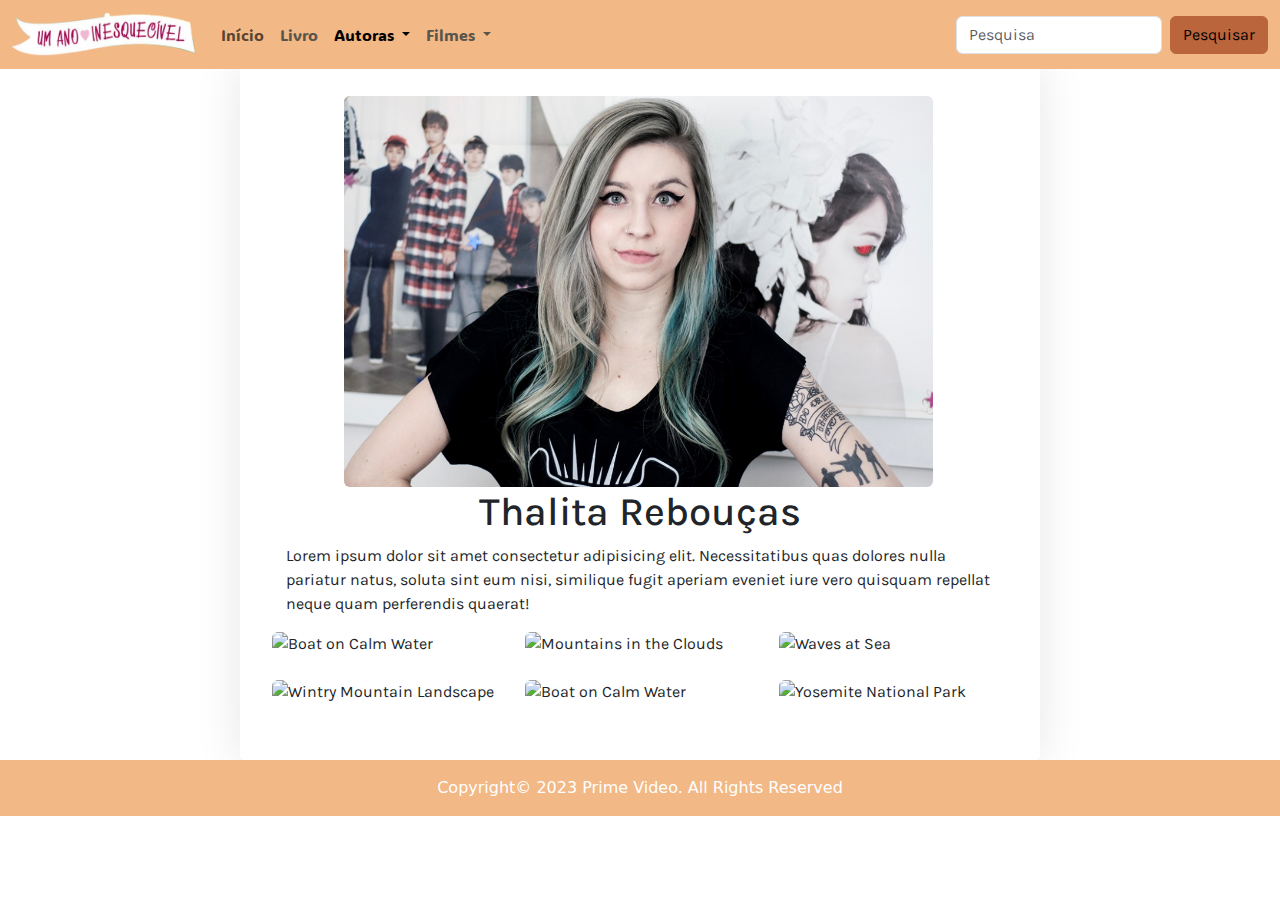
==== babi.html @ 540d66b2 "Add files via upload" ====
<!doctype html>
<html lang="pt-br">
  <head>
    <meta charset="utf-8">
    <meta name="viewport" content="width=device-width, initial-scale=1">
    <link rel="stylesheet" href="css\bootstrap-grid.css">
    <link rel="stylesheet" href="css\bootstrap.css">
    <link rel="stylesheet" href="css/style.css">
    <link rel="shortcut icon" href="img/favicon.ico" type="image/x-icon">
    <link href="https://fonts.googleapis.com/css2?family=Bebas+Neue&display=swap" rel="stylesheet">
	  <link href="https://fonts.googleapis.com/css2?family=Karla:wght@200&display=swap" rel="stylesheet">
    <link href="https://fonts.googleapis.com/css2?family=ADLaM+Display&display=swap" rel="stylesheet">
    <title>Um Ano Inesquecível</title>
  </head>
  <body>
    <header class="fixed-top">
        <nav class="navbar navbar-expand-lg" style="background-color: #F2B885;">
          <div class="container-fluid">
            <a class="navbar-brand" href="index.html">
              <img src="img/logo1__1_-removebg-preview.png" alt="logo" width="185" height="43" >
            </a>
    <button class="navbar-toggler" type="button" data-bs-toggle="collapse" data-bs-target="#navbarSupportedContent" aria-controls="navbarSupportedContent" aria-expanded="false" aria-label="Toggle navigation">
      <span class="navbar-toggler-icon"></span>
    </button>
    <div class="collapse navbar-collapse" id="navbarSupportedContent">
      <ul class="navbar-nav me-auto mb-2 mb-lg-0">
        <li class="nav-item">
          <a class="nav-link font3" aria-current="page" href="index.html">Início</a>
        </li>
        <li class="nav-item font3">
          <a class="nav-link dropitem" href="#">Livro</a>
        </li>
        <li class="nav-item dropdown font3">
          <a class="nav-link dropdown-toggle active font3 dropitem" href="#" role="button" data-bs-toggle="dropdown" aria-expanded="false">
            Autoras
          </a>
          <ul class="dropdown-menu dropstyle" style="background-color: pink;">
            <li><a class="dropdown-item font1 dropstyle" style="background-color: pink;" href="thalita.html">Thalita Rebouças</a></li>
            <li><hr class="dropdown-divider divider"></li>
            <li><a class="dropdown-item font1 dropstyle" style="background-color: pink;" href="paula.html">Paula Pimenta</a></li>
            <li><hr class="dropdown-divider divider"></li>
            <li><a class="dropdown-item font1 dropstyle" style="background-color: pink;" href="babi.html">Babi Dewet</a></li>
            <li><hr class="dropdown-divider divider"></li>
            <li><a class="dropdown-item font1 dropstyle" style="background-color: pink;" href="bruna.html">Bruna Vieira</a></li>
          </ul>
        </li>
        <li class="nav-item dropdown font3">
          <a class="nav-link dropdown-toggle font3 dropitem" href="#" role="button" data-bs-toggle="dropdown" aria-expanded="false">
            Filmes
          </a>
          <ul class="dropdown-menu dropstyle">
            <li><a class="dropdown-item font1 dropstyle" href="verao.html">Verão</a></li>
            <li><hr class="dropdown-divider divider"></li>
            <li><a class="dropdown-item font1 dropstyle" href="inverno.html">Inverno</a></li>
            <li><hr class="dropdown-divider divider"></li>
            <li><a class="dropdown-item font1 dropstyle" href="outono.html">Outono</a></li>
            <li><hr class="dropdown-divider divider"></li>
            <li><a class="dropdown-item font1 dropstyle" href="primavera.html">Primavera</a></li>
          </ul>
        </li>
      </ul>
      <form class="d-flex" role="search">
        <input class="form-control me-2 font1" type="search" placeholder="Pesquisa" aria-label="Pesquisa">
        <button class="btn btn-outline-success butpesq"  type="submit">Pesquisar</button>
      </form>
    </div>
  </div>
</nav>
    </header>

    <div class="container80 margint font1">
      <figure class="figure imgbn3">
        <img src="img/babipg.jpg" class="figure-img img-fluid rounded" alt="..." width="600em">
      </figure>

      <div>
        <h1 style="text-align: center;">Thalita Rebouças</h1>
        <p class="text1" style="margin-left: -1em;">Lorem ipsum dolor sit amet consectetur adipisicing elit. Necessitatibus quas dolores nulla pariatur natus, soluta sint eum nisi, similique fugit aperiam eveniet iure vero quisquam repellat neque quam perferendis quaerat!</p>
      </div>
    </section>
    <section>
      <!-- Gallery -->
<div class="row">
  <div class="col-lg-4 col-md-12 mb-4 mb-lg-0">
    <img
      src="https://mdbcdn.b-cdn.net/img/Photos/Horizontal/Nature/4-col/img%20(73).webp"
      class="w-100 shadow-1-strong rounded mb-4"
      alt="Boat on Calm Water"
    />

    <img
      src="https://mdbcdn.b-cdn.net/img/Photos/Vertical/mountain1.webp"
      class="w-100 shadow-1-strong rounded mb-4"
      alt="Wintry Mountain Landscape"
    />
  </div>

  <div class="col-lg-4 mb-4 mb-lg-0">
    <img
      src="https://mdbcdn.b-cdn.net/img/Photos/Vertical/mountain2.webp"
      class="w-100 shadow-1-strong rounded mb-4"
      alt="Mountains in the Clouds"
    />

    <img
      src="https://mdbcdn.b-cdn.net/img/Photos/Horizontal/Nature/4-col/img%20(73).webp"
      class="w-100 shadow-1-strong rounded mb-4"
      alt="Boat on Calm Water"
    />
  </div>

  <div class="col-lg-4 mb-4 mb-lg-0">
    <img
      src="https://mdbcdn.b-cdn.net/img/Photos/Horizontal/Nature/4-col/img%20(18).webp"
      class="w-100 shadow-1-strong rounded mb-4"
      alt="Waves at Sea"
    />

    <img
      src="https://mdbcdn.b-cdn.net/img/Photos/Vertical/mountain3.webp"
      class="w-100 shadow-1-strong rounded mb-4"
      alt="Yosemite National Park"
    />
  </div>
</div>
<!-- Gallery -->
    </section>

    </div>

    <script src="js\bootstrap.bundle.js"></script>
    <footer class="bg-dark text-center text-white">
    </div>
    <div class="text-center p-3" style="background-color: #F2B885;">
      Copyright© 2023 Prime Video. All Rights Reserved
    </div>
  </footer>
    </body>
  </html>
---- css/style.css ----
html{
    scroll-behavior: smooth;
}

.dir{
    float: right;
}
.divider{
    background-color: #000;
}

.butpesq{
    background-color: #BA653B;
    border-color: #BA653B;
    color: black;
    font-family: 'Karla', sans-serif;
}
.butpesq:hover{
    background-color: #653F2A;
    border-color: #653F2A;
    color: #000;
    font-family: 'Karla', sans-serif;
    transition: all 0.3s ease;
}

.font1{
    font-family: 'Karla', sans-serif;
}

.font2{
    font-family: 'Bebas Neue';
}

.font3{
    font-family: 'ADLaM Display', cursive;
}

.dropstyle{
    background-color: pink;
    border-color: #000    ;
}

.dropstyle:hover{
    background-color: pink;
    border-color: #000;
    color: white;
    transition: all 0.3s ease;
}

.dropitem{
    color: #59554C;
}

.dropitem:hover{
    color: white;
    transition: all 0.3s ease;
}

.container80{
    max-width: 800px;
    margin: 0 auto;
    padding: 2rem;
    background-color: white;
    box-shadow: 0px 0px 3rem rgba(0, 0, 0, 0.1);
    border-radius: 5px;
    margin-top: 20px;
    align-items: center;
    justify-content: center
}

.margint{
    margin-top: 4em;
}

@media screen and (min-width: 580px) {
    .imgbn{
        max-width: 80%;
        max-height:15%;
        float: left;
        margin-bottom: -1%;
        margin-right: 2%;
}

.imgbn2{
    max-width: 80%;
    max-height:15%;
    float: left;
    margin-bottom: -1%;
    margin-right: 2%;
    margin-left: 11em;
}

.imgbn3{
    max-width: 80%;
    max-height:15%;
    margin-bottom: -1%;
    margin-right: 2%;
    margin-left: 4.5em;
}

.p2{
    margin-top: -2%;
}

.text1 {
    padding-left: 30px;
    margin-left: 10%;
  }

  .col-6card {
    width: 20%;
    margin: 1em;
}


}

@media screen and (max-width: 579px){
    .imgbn2{
        width: 80%;
        margin-left: 1em;
        margin-top: 1em;
    }
}

.rowcard{
    display: flex;
    flex-flow: row wrap;
    text-align: center;
}
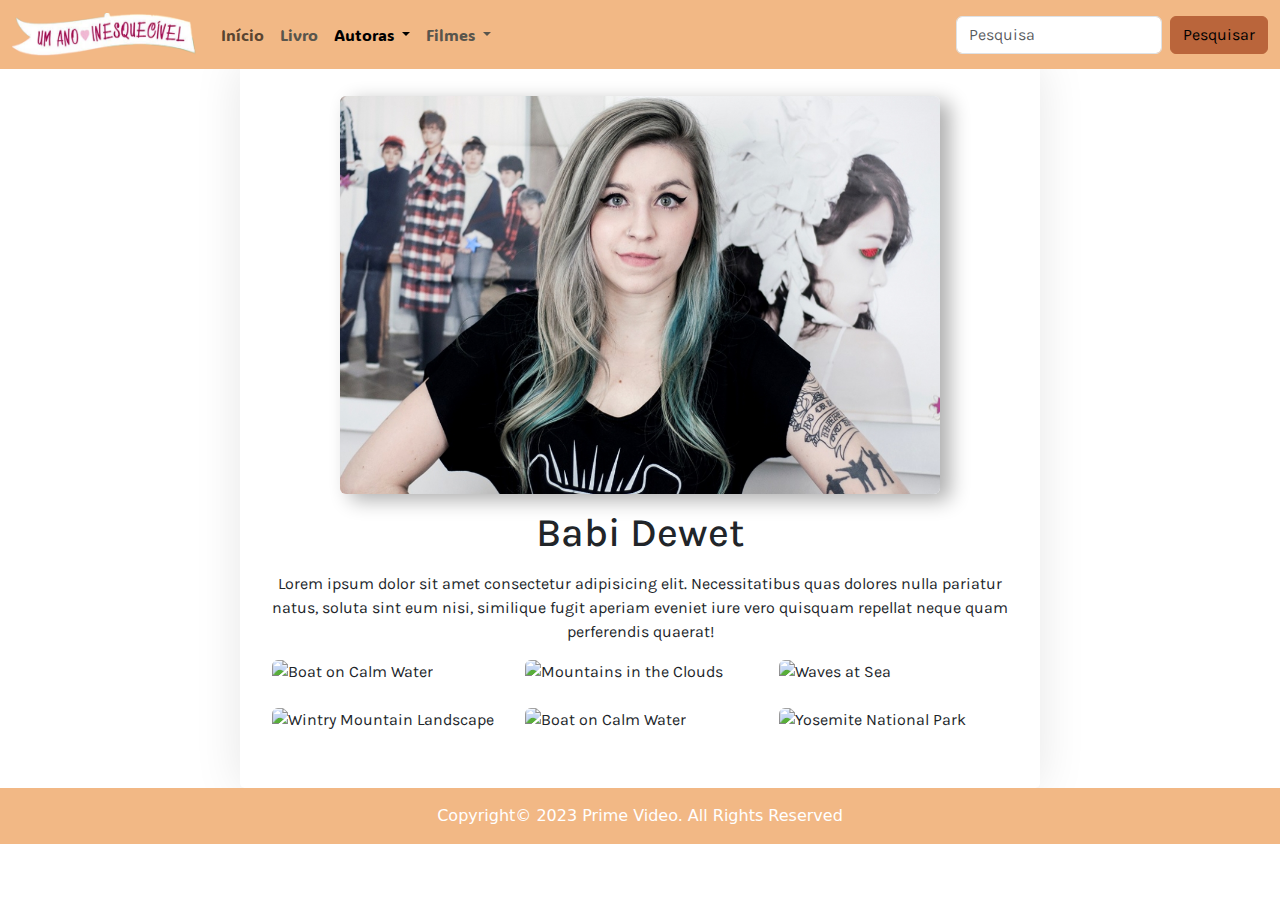
==== commit 1c900f19: "gallery" ====
--- a/babi.html
+++ b/babi.html
@@ -6,7 +6,7 @@
     <link rel="stylesheet" href="css\bootstrap-grid.css">
     <link rel="stylesheet" href="css\bootstrap.css">
     <link rel="stylesheet" href="css/style.css">
-    <link rel="shortcut icon" href="img/favicon.ico" type="image/x-icon">
+    <link rel="shortcut icon" href="img/logo/favicon.ico" type="image/x-icon">
     <link href="https://fonts.googleapis.com/css2?family=Bebas+Neue&display=swap" rel="stylesheet">
 	  <link href="https://fonts.googleapis.com/css2?family=Karla:wght@200&display=swap" rel="stylesheet">
     <link href="https://fonts.googleapis.com/css2?family=ADLaM+Display&display=swap" rel="stylesheet">
@@ -17,7 +17,7 @@
         <nav class="navbar navbar-expand-lg" style="background-color: #F2B885;">
           <div class="container-fluid">
             <a class="navbar-brand" href="index.html">
-              <img src="img/logo1__1_-removebg-preview.png" alt="logo" width="185" height="43" >
+              <img src="img/logo/logo1__1_-removebg-preview.png" alt="logo" width="185" height="43" >
             </a>
     <button class="navbar-toggler" type="button" data-bs-toggle="collapse" data-bs-target="#navbarSupportedContent" aria-controls="navbarSupportedContent" aria-expanded="false" aria-label="Toggle navigation">
       <span class="navbar-toggler-icon"></span>
@@ -69,13 +69,13 @@
     </header>
 
     <div class="container80 margint font1">
-      <figure class="figure imgbn3">
-        <img src="img/babipg.jpg" class="figure-img img-fluid rounded" alt="..." width="600em">
-      </figure>
+    <section>
+        <img src="img/babi/babipg.jpg" class="rounded mx-auto d-block imgshadow" alt="..." width="600em">
 
-      <div>
-        <h1 style="text-align: center;">Thalita Rebouças</h1>
-        <p class="text1" style="margin-left: -1em;">Lorem ipsum dolor sit amet consectetur adipisicing elit. Necessitatibus quas dolores nulla pariatur natus, soluta sint eum nisi, similique fugit aperiam eveniet iure vero quisquam repellat neque quam perferendis quaerat!</p>
+
+      <div class="text-center">
+        <h1>Babi Dewet</h1>
+        <p>Lorem ipsum dolor sit amet consectetur adipisicing elit. Necessitatibus quas dolores nulla pariatur natus, soluta sint eum nisi, similique fugit aperiam eveniet iure vero quisquam repellat neque quam perferendis quaerat!</p>
       </div>
     </section>
     <section>
--- a/css/style.css
+++ b/css/style.css
@@ -18,7 +18,7 @@
 .butpesq:hover{
     background-color: #653F2A;
     border-color: #653F2A;
-    color: #000;
+    color: whitesmoke;
     font-family: 'Karla', sans-serif;
     transition: all 0.3s ease;
 }
@@ -72,23 +72,34 @@
     margin-top: 4em;
 }
 
-@media screen and (min-width: 580px) {
-    .imgbn{
-        max-width: 80%;
-        max-height:15%;
-        float: left;
-        margin-bottom: -1%;
-        margin-right: 2%;
+.imgshadow {
+    box-shadow: 10px 6px 20px 0px rgba(0,0,0,0.32);
 }
 
-.imgbn2{
-    max-width: 80%;
-    max-height:15%;
-    float: left;
-    margin-bottom: -1%;
-    margin-right: 2%;
-    margin-left: 11em;
+#book, #cards, #livros {
+    margin-top: 3%;
+    margin-bottom: 3%;
 }
+
+h1{
+    margin-top: 2%;
+    margin-bottom: 2%;
+}
+
+.rowcard{
+    display: flex;
+    flex-flow: row wrap;
+    text-align: center;
+}
+
+.banners :hover{
+    margin-top: 5%;
+    opacity: 0.9;
+    transition: 0.3s;
+}
+
+@media screen and (min-width: 580px) {
+
 
 .imgbn3{
     max-width: 80%;
@@ -102,11 +113,6 @@
     margin-top: -2%;
 }
 
-.text1 {
-    padding-left: 30px;
-    margin-left: 10%;
-  }
-
   .col-6card {
     width: 20%;
     margin: 1em;
@@ -115,17 +121,4 @@
 
 }
 
-@media screen and (max-width: 579px){
-    .imgbn2{
-        width: 80%;
-        margin-left: 1em;
-        margin-top: 1em;
-    }
-}
 
-.rowcard{
-    display: flex;
-    flex-flow: row wrap;
-    text-align: center;
-}
-
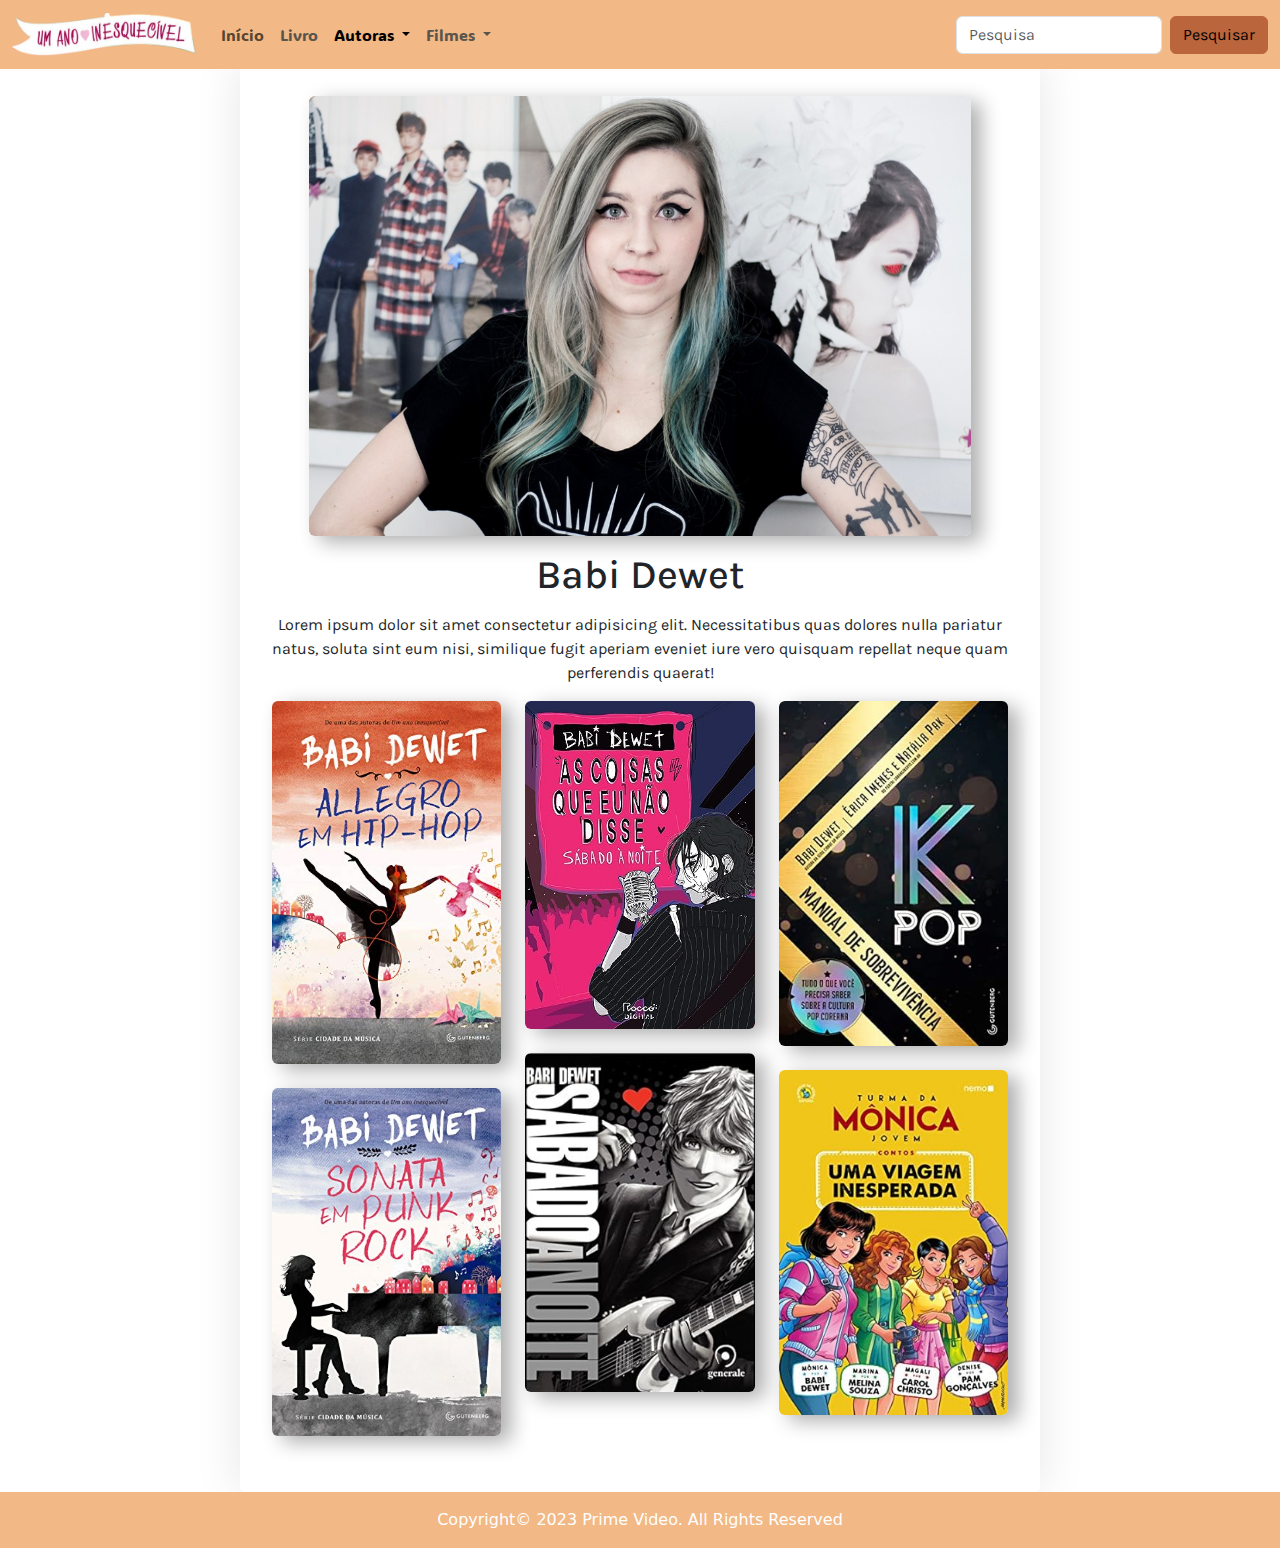
==== commit 55b07978: "autoras" ====
--- a/babi.html
+++ b/babi.html
@@ -70,7 +70,7 @@
 
     <div class="container80 margint font1">
     <section>
-        <img src="img/babi/babipg.jpg" class="rounded mx-auto d-block imgshadow" alt="..." width="600em">
+        <img src="img/babi/babipg.jpg" class="rounded mx-auto d-block imgshadow" alt="..." width="90%">
 
 
       <div class="text-center">
@@ -83,42 +83,42 @@
 <div class="row">
   <div class="col-lg-4 col-md-12 mb-4 mb-lg-0">
     <img
-      src="https://mdbcdn.b-cdn.net/img/Photos/Horizontal/Nature/4-col/img%20(73).webp"
-      class="w-100 shadow-1-strong rounded mb-4"
+      src="img/babi/hiphop.jpg"
+      class="w-100 shadow-1-strong rounded mb-4 imgshadow"
       alt="Boat on Calm Water"
     />
 
     <img
-      src="https://mdbcdn.b-cdn.net/img/Photos/Vertical/mountain1.webp"
-      class="w-100 shadow-1-strong rounded mb-4"
+      src="img/babi/puckrock.jpg"
+      class="w-100 shadow-1-strong rounded mb-4 imgshadow"
       alt="Wintry Mountain Landscape"
     />
   </div>
 
   <div class="col-lg-4 mb-4 mb-lg-0">
     <img
-      src="https://mdbcdn.b-cdn.net/img/Photos/Vertical/mountain2.webp"
-      class="w-100 shadow-1-strong rounded mb-4"
+      src="img/babi/queeunndisse.jpg"
+      class="w-100 shadow-1-strong rounded mb-4 imgshadow"
       alt="Mountains in the Clouds"
     />
 
     <img
-      src="https://mdbcdn.b-cdn.net/img/Photos/Horizontal/Nature/4-col/img%20(73).webp"
-      class="w-100 shadow-1-strong rounded mb-4"
+      src="img/babi/sabadoanoite.jpg"
+      class="w-100 shadow-1-strong rounded mb-4 imgshadow"
       alt="Boat on Calm Water"
     />
   </div>
 
   <div class="col-lg-4 mb-4 mb-lg-0">
     <img
-      src="https://mdbcdn.b-cdn.net/img/Photos/Horizontal/Nature/4-col/img%20(18).webp"
-      class="w-100 shadow-1-strong rounded mb-4"
+      src="img/babi/manualkpop.jpg"
+      class="w-100 shadow-1-strong rounded mb-4 imgshadow"
       alt="Waves at Sea"
     />
 
     <img
-      src="https://mdbcdn.b-cdn.net/img/Photos/Vertical/mountain3.webp"
-      class="w-100 shadow-1-strong rounded mb-4"
+      src="img/babi/monica.jpg"
+      class="w-100 shadow-1-strong rounded mb-4 imgshadow"
       alt="Yosemite National Park"
     />
   </div>
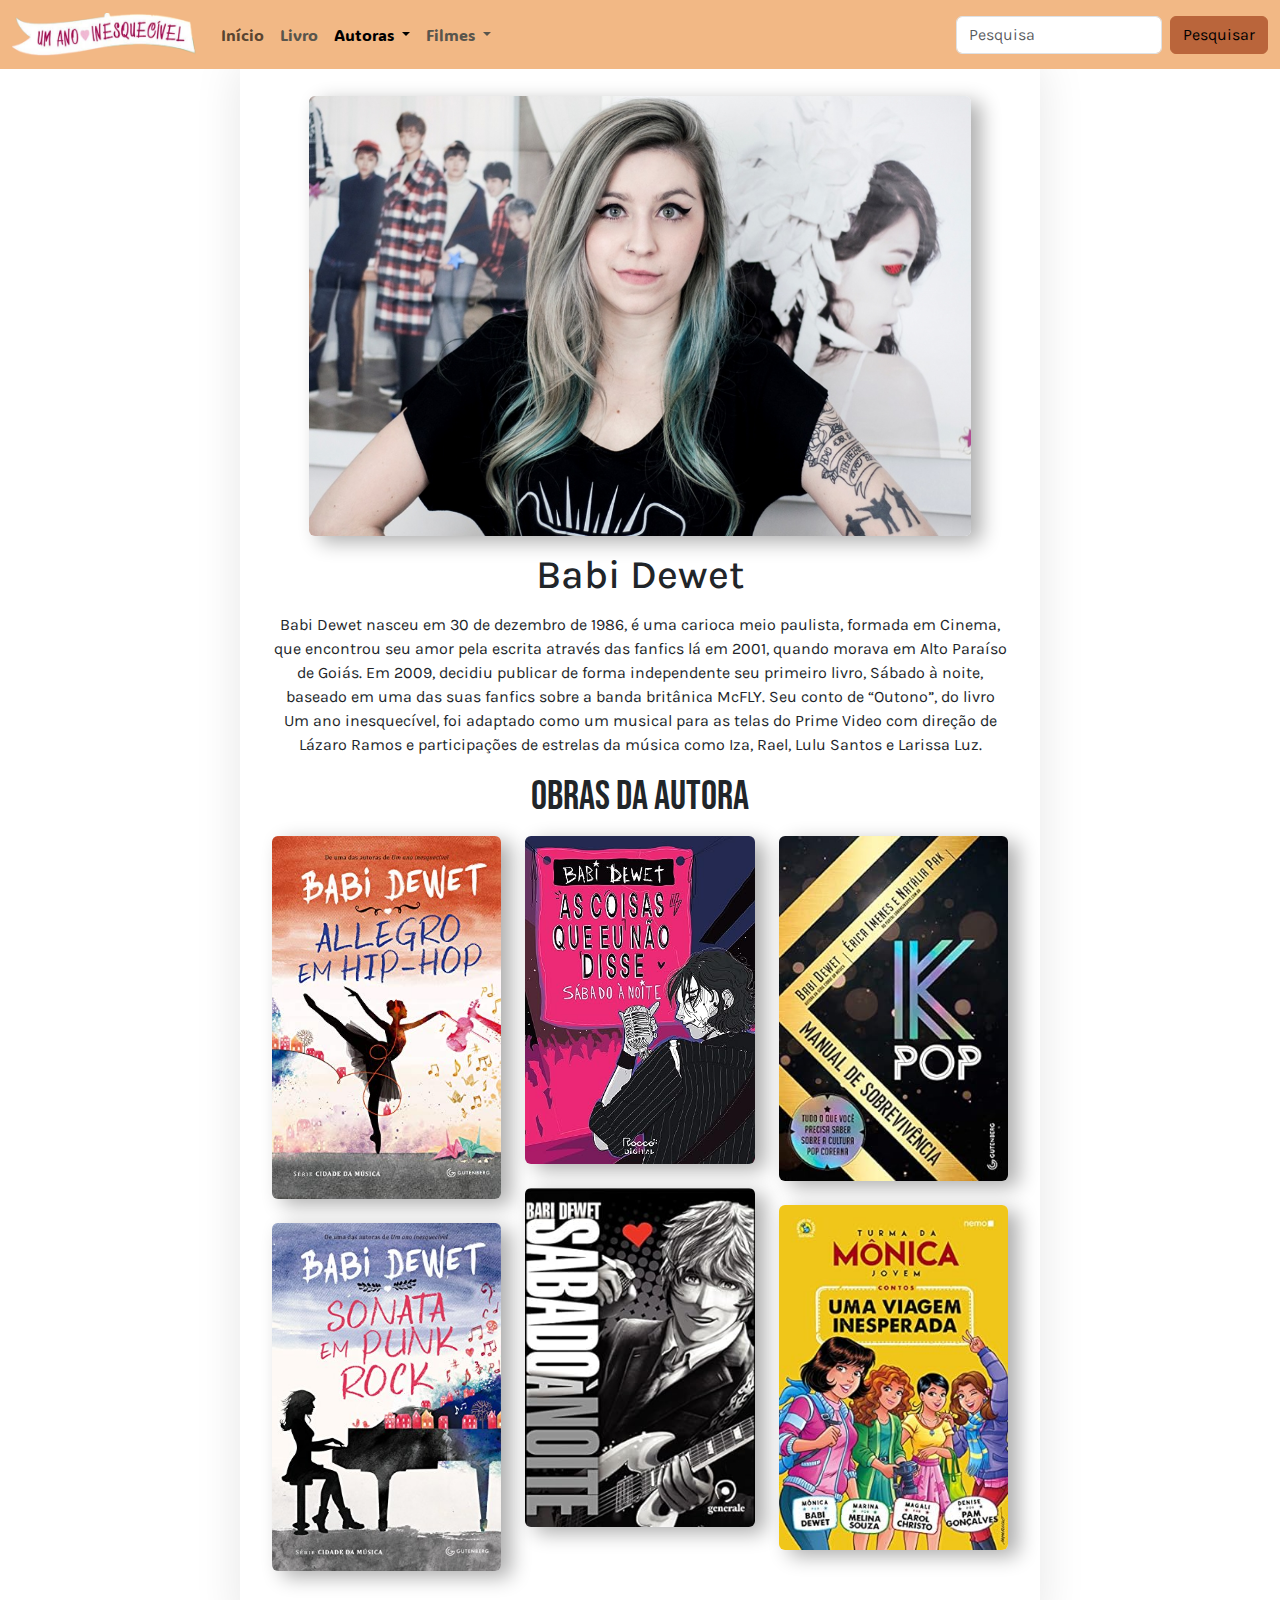
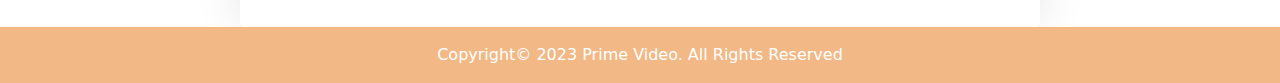
==== commit 98f77fad: "content" ====
--- a/babi.html
+++ b/babi.html
@@ -1,139 +1,149 @@
 <!doctype html>
 <html lang="pt-br">
-  <head>
-    <meta charset="utf-8">
-    <meta name="viewport" content="width=device-width, initial-scale=1">
-    <link rel="stylesheet" href="css\bootstrap-grid.css">
-    <link rel="stylesheet" href="css\bootstrap.css">
-    <link rel="stylesheet" href="css/style.css">
-    <link rel="shortcut icon" href="img/logo/favicon.ico" type="image/x-icon">
-    <link href="https://fonts.googleapis.com/css2?family=Bebas+Neue&display=swap" rel="stylesheet">
-	  <link href="https://fonts.googleapis.com/css2?family=Karla:wght@200&display=swap" rel="stylesheet">
-    <link href="https://fonts.googleapis.com/css2?family=ADLaM+Display&display=swap" rel="stylesheet">
-    <title>Um Ano Inesquecível</title>
-  </head>
-  <body>
-    <header class="fixed-top">
-        <nav class="navbar navbar-expand-lg" style="background-color: #F2B885;">
-          <div class="container-fluid">
-            <a class="navbar-brand" href="index.html">
-              <img src="img/logo/logo1__1_-removebg-preview.png" alt="logo" width="185" height="43" >
-            </a>
-    <button class="navbar-toggler" type="button" data-bs-toggle="collapse" data-bs-target="#navbarSupportedContent" aria-controls="navbarSupportedContent" aria-expanded="false" aria-label="Toggle navigation">
-      <span class="navbar-toggler-icon"></span>
-    </button>
-    <div class="collapse navbar-collapse" id="navbarSupportedContent">
-      <ul class="navbar-nav me-auto mb-2 mb-lg-0">
-        <li class="nav-item">
-          <a class="nav-link font3" aria-current="page" href="index.html">Início</a>
-        </li>
-        <li class="nav-item font3">
-          <a class="nav-link dropitem" href="#">Livro</a>
-        </li>
-        <li class="nav-item dropdown font3">
-          <a class="nav-link dropdown-toggle active font3 dropitem" href="#" role="button" data-bs-toggle="dropdown" aria-expanded="false">
-            Autoras
-          </a>
-          <ul class="dropdown-menu dropstyle" style="background-color: pink;">
-            <li><a class="dropdown-item font1 dropstyle" style="background-color: pink;" href="thalita.html">Thalita Rebouças</a></li>
-            <li><hr class="dropdown-divider divider"></li>
-            <li><a class="dropdown-item font1 dropstyle" style="background-color: pink;" href="paula.html">Paula Pimenta</a></li>
-            <li><hr class="dropdown-divider divider"></li>
-            <li><a class="dropdown-item font1 dropstyle" style="background-color: pink;" href="babi.html">Babi Dewet</a></li>
-            <li><hr class="dropdown-divider divider"></li>
-            <li><a class="dropdown-item font1 dropstyle" style="background-color: pink;" href="bruna.html">Bruna Vieira</a></li>
+
+<head>
+  <meta charset="utf-8">
+  <meta name="viewport" content="width=device-width, initial-scale=1">
+  <link rel="stylesheet" href="css\bootstrap-grid.css">
+  <link rel="stylesheet" href="css\bootstrap.css">
+  <link rel="stylesheet" href="css/style.css">
+  <link rel="shortcut icon" href="img/logo/favicon.ico" type="image/x-icon">
+  <link href="https://fonts.googleapis.com/css2?family=Bebas+Neue&display=swap" rel="stylesheet">
+  <link href="https://fonts.googleapis.com/css2?family=Karla:wght@200&display=swap" rel="stylesheet">
+  <link href="https://fonts.googleapis.com/css2?family=ADLaM+Display&display=swap" rel="stylesheet">
+  <title>Um Ano Inesquecível</title>
+</head>
+
+<body>
+  <header class="fixed-top">
+    <nav class="navbar navbar-expand-lg" style="background-color: #F2B885;">
+      <div class="container-fluid">
+        <a class="navbar-brand" href="index.html">
+          <img src="img/logo/logo1__1_-removebg-preview.png" alt="logo" width="185" height="43">
+        </a>
+        <button class="navbar-toggler" type="button" data-bs-toggle="collapse" data-bs-target="#navbarSupportedContent"
+          aria-controls="navbarSupportedContent" aria-expanded="false" aria-label="Toggle navigation">
+          <span class="navbar-toggler-icon"></span>
+        </button>
+        <div class="collapse navbar-collapse" id="navbarSupportedContent">
+          <ul class="navbar-nav me-auto mb-2 mb-lg-0">
+            <li class="nav-item">
+              <a class="nav-link font3" aria-current="page" href="index.html">Início</a>
+            </li>
+            <li class="nav-item font3">
+              <a class="nav-link dropitem" href="index.html#book">Livro</a>
+            </li>
+            <li class="nav-item dropdown font3">
+              <a class="nav-link dropdown-toggle active font3 dropitem" href="#" role="button" data-bs-toggle="dropdown"
+                aria-expanded="false">
+                Autoras
+              </a>
+              <ul class="dropdown-menu dropstyle" style="background-color: pink;">
+                <li><a class="dropdown-item font1 dropstyle" style="background-color: pink;" href="thalita.html">Thalita
+                    Rebouças</a></li>
+                <li>
+                  <hr class="dropdown-divider divider">
+                </li>
+                <li><a class="dropdown-item font1 dropstyle" style="background-color: pink;" href="paula.html">Paula
+                    Pimenta</a></li>
+                <li>
+                  <hr class="dropdown-divider divider">
+                </li>
+                <li><a class="dropdown-item font1 dropstyle" style="background-color: pink;" href="babi.html">Babi
+                    Dewet</a></li>
+                <li>
+                  <hr class="dropdown-divider divider">
+                </li>
+                <li><a class="dropdown-item font1 dropstyle" style="background-color: pink;" href="bruna.html">Bruna
+                    Vieira</a></li>
+              </ul>
+            </li>
+            <li class="nav-item dropdown font3">
+              <a class="nav-link dropdown-toggle font3 dropitem" href="#" role="button" data-bs-toggle="dropdown"
+                aria-expanded="false">
+                Filmes
+              </a>
+              <ul class="dropdown-menu dropstyle">
+                <li><a class="dropdown-item font1 dropstyle" href="verao.html">Verão</a></li>
+                <li>
+                  <hr class="dropdown-divider divider">
+                </li>
+                <li><a class="dropdown-item font1 dropstyle" href="inverno.html">Inverno</a></li>
+                <li>
+                  <hr class="dropdown-divider divider">
+                </li>
+                <li><a class="dropdown-item font1 dropstyle" href="outono.html">Outono</a></li>
+                <li>
+                  <hr class="dropdown-divider divider">
+                </li>
+                <li><a class="dropdown-item font1 dropstyle" href="primavera.html">Primavera</a></li>
+              </ul>
+            </li>
           </ul>
-        </li>
-        <li class="nav-item dropdown font3">
-          <a class="nav-link dropdown-toggle font3 dropitem" href="#" role="button" data-bs-toggle="dropdown" aria-expanded="false">
-            Filmes
-          </a>
-          <ul class="dropdown-menu dropstyle">
-            <li><a class="dropdown-item font1 dropstyle" href="verao.html">Verão</a></li>
-            <li><hr class="dropdown-divider divider"></li>
-            <li><a class="dropdown-item font1 dropstyle" href="inverno.html">Inverno</a></li>
-            <li><hr class="dropdown-divider divider"></li>
-            <li><a class="dropdown-item font1 dropstyle" href="outono.html">Outono</a></li>
-            <li><hr class="dropdown-divider divider"></li>
-            <li><a class="dropdown-item font1 dropstyle" href="primavera.html">Primavera</a></li>
-          </ul>
-        </li>
-      </ul>
-      <form class="d-flex" role="search">
-        <input class="form-control me-2 font1" type="search" placeholder="Pesquisa" aria-label="Pesquisa">
-        <button class="btn btn-outline-success butpesq"  type="submit">Pesquisar</button>
-      </form>
-    </div>
-  </div>
-</nav>
-    </header>
+          <form class="d-flex" role="search">
+            <input class="form-control me-2 font1" type="search" placeholder="Pesquisa" aria-label="Pesquisa">
+            <button class="btn btn-outline-success butpesq" type="submit">Pesquisar</button>
+          </form>
+        </div>
+      </div>
+    </nav>
+  </header>
 
+  <main>
     <div class="container80 margint font1">
-    <section>
+
+      <section>
         <img src="img/babi/babipg.jpg" class="rounded mx-auto d-block imgshadow" alt="..." width="90%">
 
 
-      <div class="text-center">
-        <h1>Babi Dewet</h1>
-        <p>Lorem ipsum dolor sit amet consectetur adipisicing elit. Necessitatibus quas dolores nulla pariatur natus, soluta sint eum nisi, similique fugit aperiam eveniet iure vero quisquam repellat neque quam perferendis quaerat!</p>
-      </div>
-    </section>
-    <section>
-      <!-- Gallery -->
-<div class="row">
-  <div class="col-lg-4 col-md-12 mb-4 mb-lg-0">
-    <img
-      src="img/babi/hiphop.jpg"
-      class="w-100 shadow-1-strong rounded mb-4 imgshadow"
-      alt="Boat on Calm Water"
-    />
+        <div class="text-center">
+          <h1>Babi Dewet</h1>
+          <p>Babi Dewet nasceu em 30 de dezembro de 1986, é uma carioca meio paulista, formada em Cinema, que encontrou
+            seu amor pela escrita através das fanfics lá em 2001, quando morava em Alto Paraíso de Goiás. Em 2009,
+            decidiu publicar de forma independente seu primeiro livro, Sábado à noite, baseado em uma das suas fanfics
+            sobre a banda britânica McFLY. Seu conto de “Outono”, do livro Um ano inesquecível, foi adaptado como um
+            musical para as telas do Prime Video com direção de Lázaro Ramos e participações de estrelas da música como
+            Iza, Rael, Lulu Santos e Larissa Luz.</p>
+        </div>
+      </section>
+      <section>
+        <!-- Gallery -->
+        <div class="row">
 
-    <img
-      src="img/babi/puckrock.jpg"
-      class="w-100 shadow-1-strong rounded mb-4 imgshadow"
-      alt="Wintry Mountain Landscape"
-    />
-  </div>
+          <h1 class="text-center font2">obras da autora</h1>
+          <div class="col-lg-4 col-md-12 mb-4 mb-lg-0">
+            <img src="img/babi/hiphop.jpg" class="w-100 shadow-1-strong rounded mb-4 imgshadow" alt="..." />
 
-  <div class="col-lg-4 mb-4 mb-lg-0">
-    <img
-      src="img/babi/queeunndisse.jpg"
-      class="w-100 shadow-1-strong rounded mb-4 imgshadow"
-      alt="Mountains in the Clouds"
-    />
+            <img src="img/babi/puckrock.jpg" class="w-100 shadow-1-strong rounded mb-4 imgshadow" alt="..." />
+          </div>
 
-    <img
-      src="img/babi/sabadoanoite.jpg"
-      class="w-100 shadow-1-strong rounded mb-4 imgshadow"
-      alt="Boat on Calm Water"
-    />
-  </div>
+          <div class="col-lg-4 mb-4 mb-lg-0">
+            <img src="img/babi/queeunndisse.jpg" class="w-100 shadow-1-strong rounded mb-4 imgshadow" alt="..." />
 
-  <div class="col-lg-4 mb-4 mb-lg-0">
-    <img
-      src="img/babi/manualkpop.jpg"
-      class="w-100 shadow-1-strong rounded mb-4 imgshadow"
-      alt="Waves at Sea"
-    />
+            <img src="img/babi/sabadoanoite.jpg" class="w-100 shadow-1-strong rounded mb-4 imgshadow" alt="..." />
+          </div>
 
-    <img
-      src="img/babi/monica.jpg"
-      class="w-100 shadow-1-strong rounded mb-4 imgshadow"
-      alt="Yosemite National Park"
-    />
-  </div>
-</div>
-<!-- Gallery -->
-    </section>
+          <div class="col-lg-4 mb-4 mb-lg-0">
+            <img src="img/babi/manualkpop.jpg" class="w-100 shadow-1-strong rounded mb-4 imgshadow" alt="..." />
+
+            <img src="img/babi/monica.jpg" class="w-100 shadow-1-strong rounded mb-4 imgshadow" alt="..." />
+          </div>
+        </div>
+        <!-- Gallery -->
+      </section>
+
+
 
     </div>
+  </main>
 
-    <script src="js\bootstrap.bundle.js"></script>
-    <footer class="bg-dark text-center text-white">
+  <script src="js\bootstrap.bundle.js"></script>
+  <footer class="bg-dark text-center text-white">
     </div>
     <div class="text-center p-3" style="background-color: #F2B885;">
       Copyright© 2023 Prime Video. All Rights Reserved
     </div>
   </footer>
-    </body>
-  </html>+</body>
+
+</html>--- a/css/style.css
+++ b/css/style.css
@@ -63,7 +63,7 @@
     background-color: white;
     box-shadow: 0px 0px 3rem rgba(0, 0, 0, 0.1);
     border-radius: 5px;
-    margin-top: 20px;
+    margin-top: 1em;
     align-items: center;
     justify-content: center
 }
@@ -76,7 +76,7 @@
     box-shadow: 10px 6px 20px 0px rgba(0,0,0,0.32);
 }
 
-#book, #cards, #livros {
+#book, #cards, #livros #elenco, #trailer, #elencov {
     margin-top: 3%;
     margin-bottom: 3%;
 }
@@ -93,32 +93,30 @@
 }
 
 .banners :hover{
-    margin-top: 5%;
+    margin-top: -4%;
     opacity: 0.9;
     transition: 0.3s;
 }
 
+
+
 @media screen and (min-width: 580px) {
 
-
-.imgbn3{
-    max-width: 80%;
-    max-height:15%;
-    margin-bottom: -1%;
-    margin-right: 2%;
-    margin-left: 4.5em;
+    .col-6card {
+        width: 20%;
+        margin: 1em;
+    }
 }
 
-.p2{
-    margin-top: -2%;
-}
+@media screen and (max-width: 579px) {
 
-  .col-6card {
-    width: 20%;
-    margin: 1em;
+
+    .col-6card {
+        width: 80%;
+        margin: 1em;
+        margin-left: 2em;
+    }
+    
 }
 
 
-}
-
-
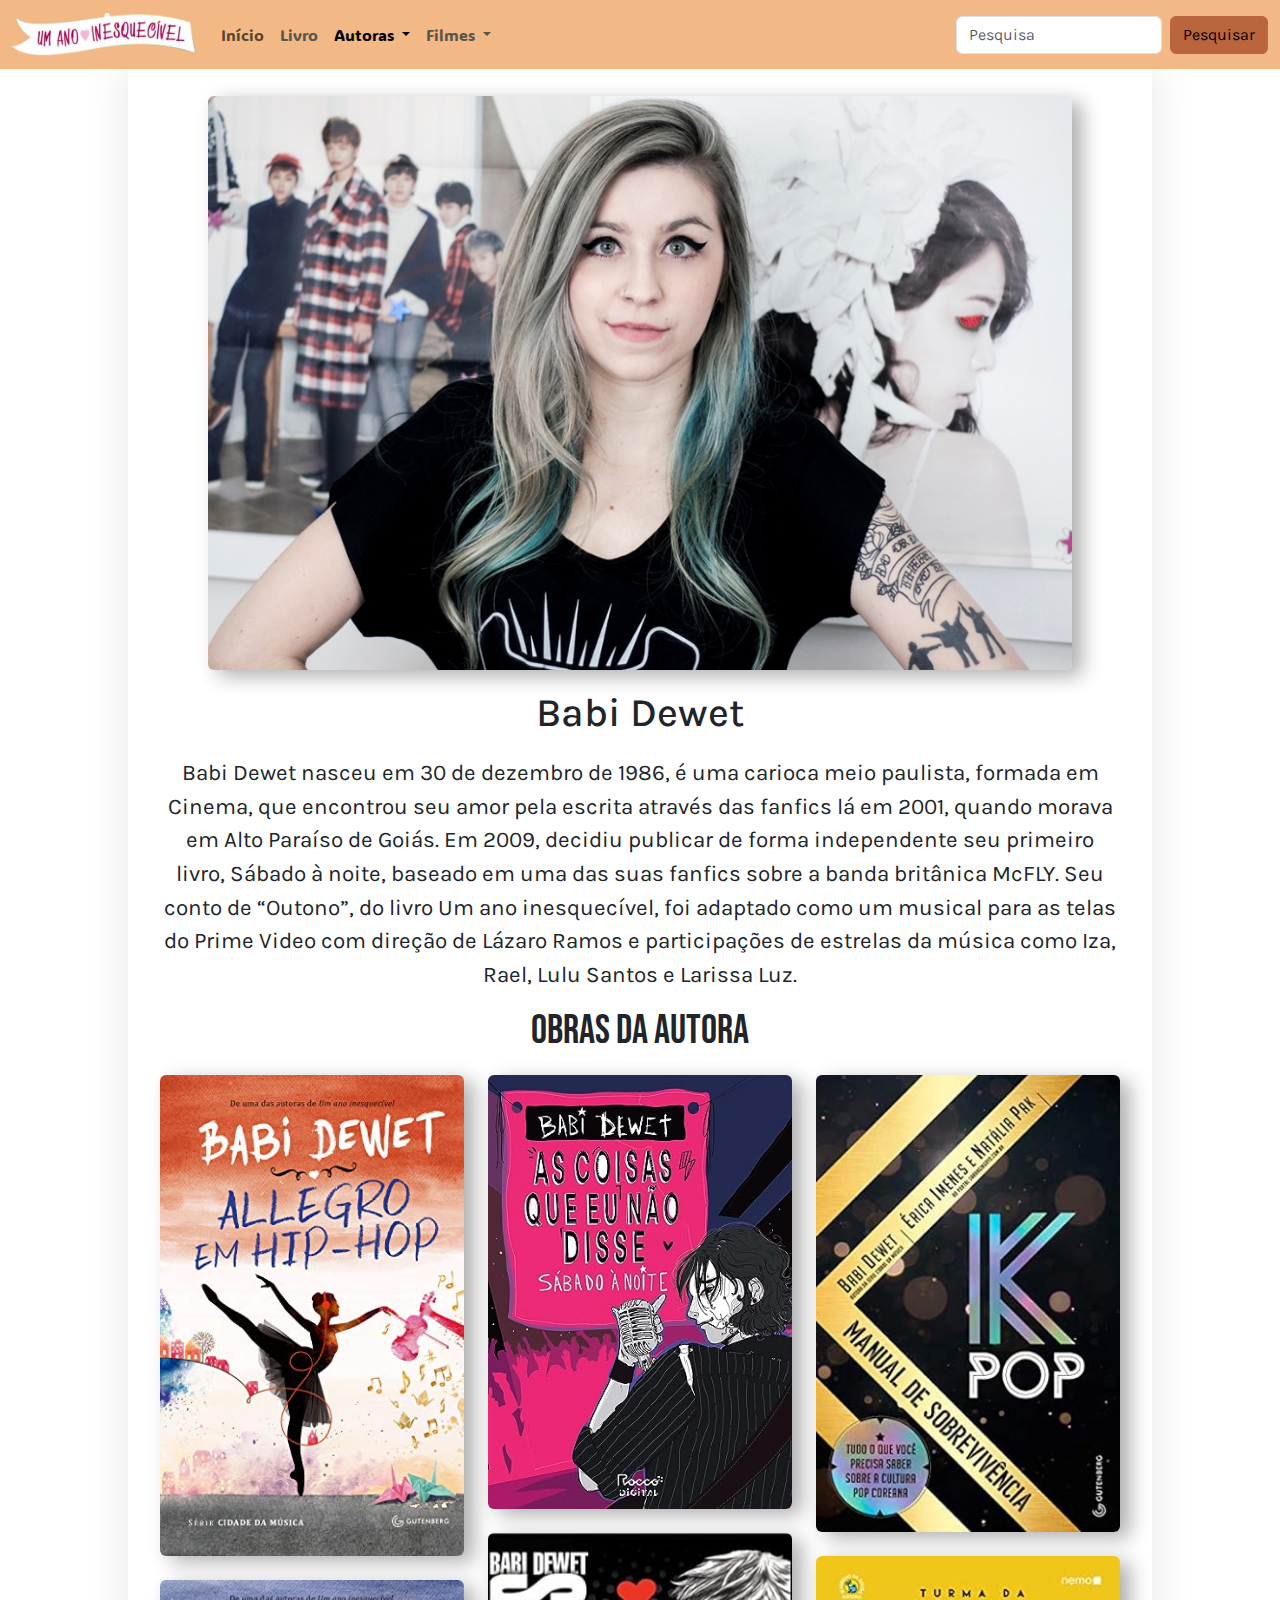
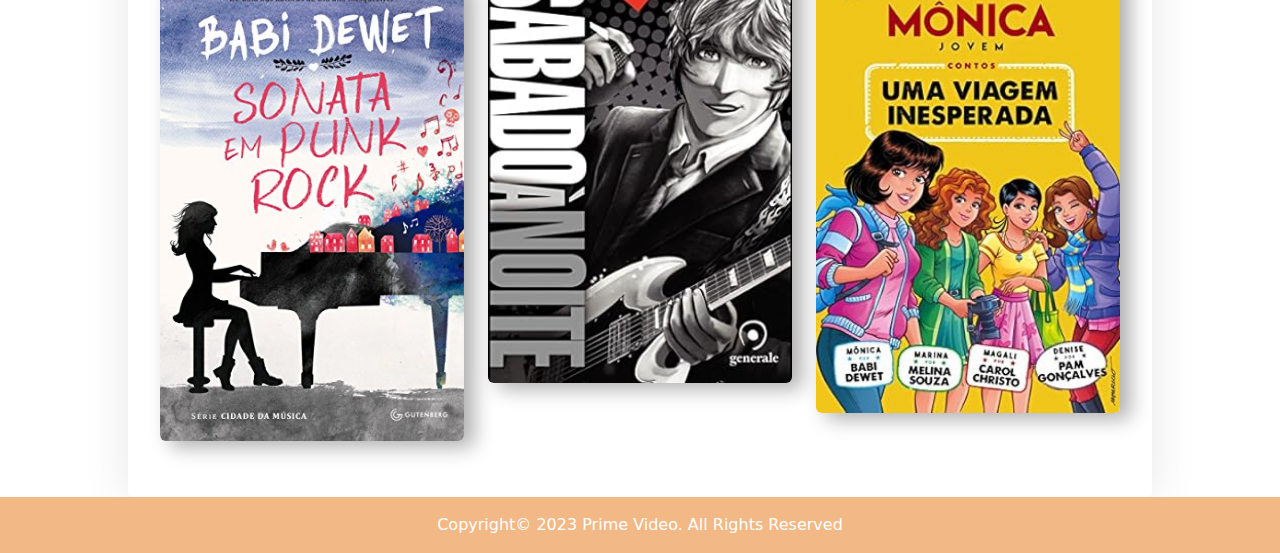
==== commit ff5d58c8: "Update babi.html" ====
--- a/babi.html
+++ b/babi.html
@@ -98,7 +98,7 @@
 
         <div class="text-center">
           <h1>Babi Dewet</h1>
-          <p>Babi Dewet nasceu em 30 de dezembro de 1986, é uma carioca meio paulista, formada em Cinema, que encontrou
+          <p style="font-size: 1.4em;">Babi Dewet nasceu em 30 de dezembro de 1986, é uma carioca meio paulista, formada em Cinema, que encontrou
             seu amor pela escrita através das fanfics lá em 2001, quando morava em Alto Paraíso de Goiás. Em 2009,
             decidiu publicar de forma independente seu primeiro livro, Sábado à noite, baseado em uma das suas fanfics
             sobre a banda britânica McFLY. Seu conto de “Outono”, do livro Um ano inesquecível, foi adaptado como um
@@ -146,4 +146,4 @@
   </footer>
 </body>
 
-</html>+</html>
--- a/css/style.css
+++ b/css/style.css
@@ -57,7 +57,7 @@
 }
 
 .container80{
-    max-width: 800px;
+    width: 80%;
     margin: 0 auto;
     padding: 2rem;
     background-color: white;
@@ -105,6 +105,7 @@
     .col-6card {
         width: 20%;
         margin: 1em;
+        margin-left: 3em;
     }
 }
 
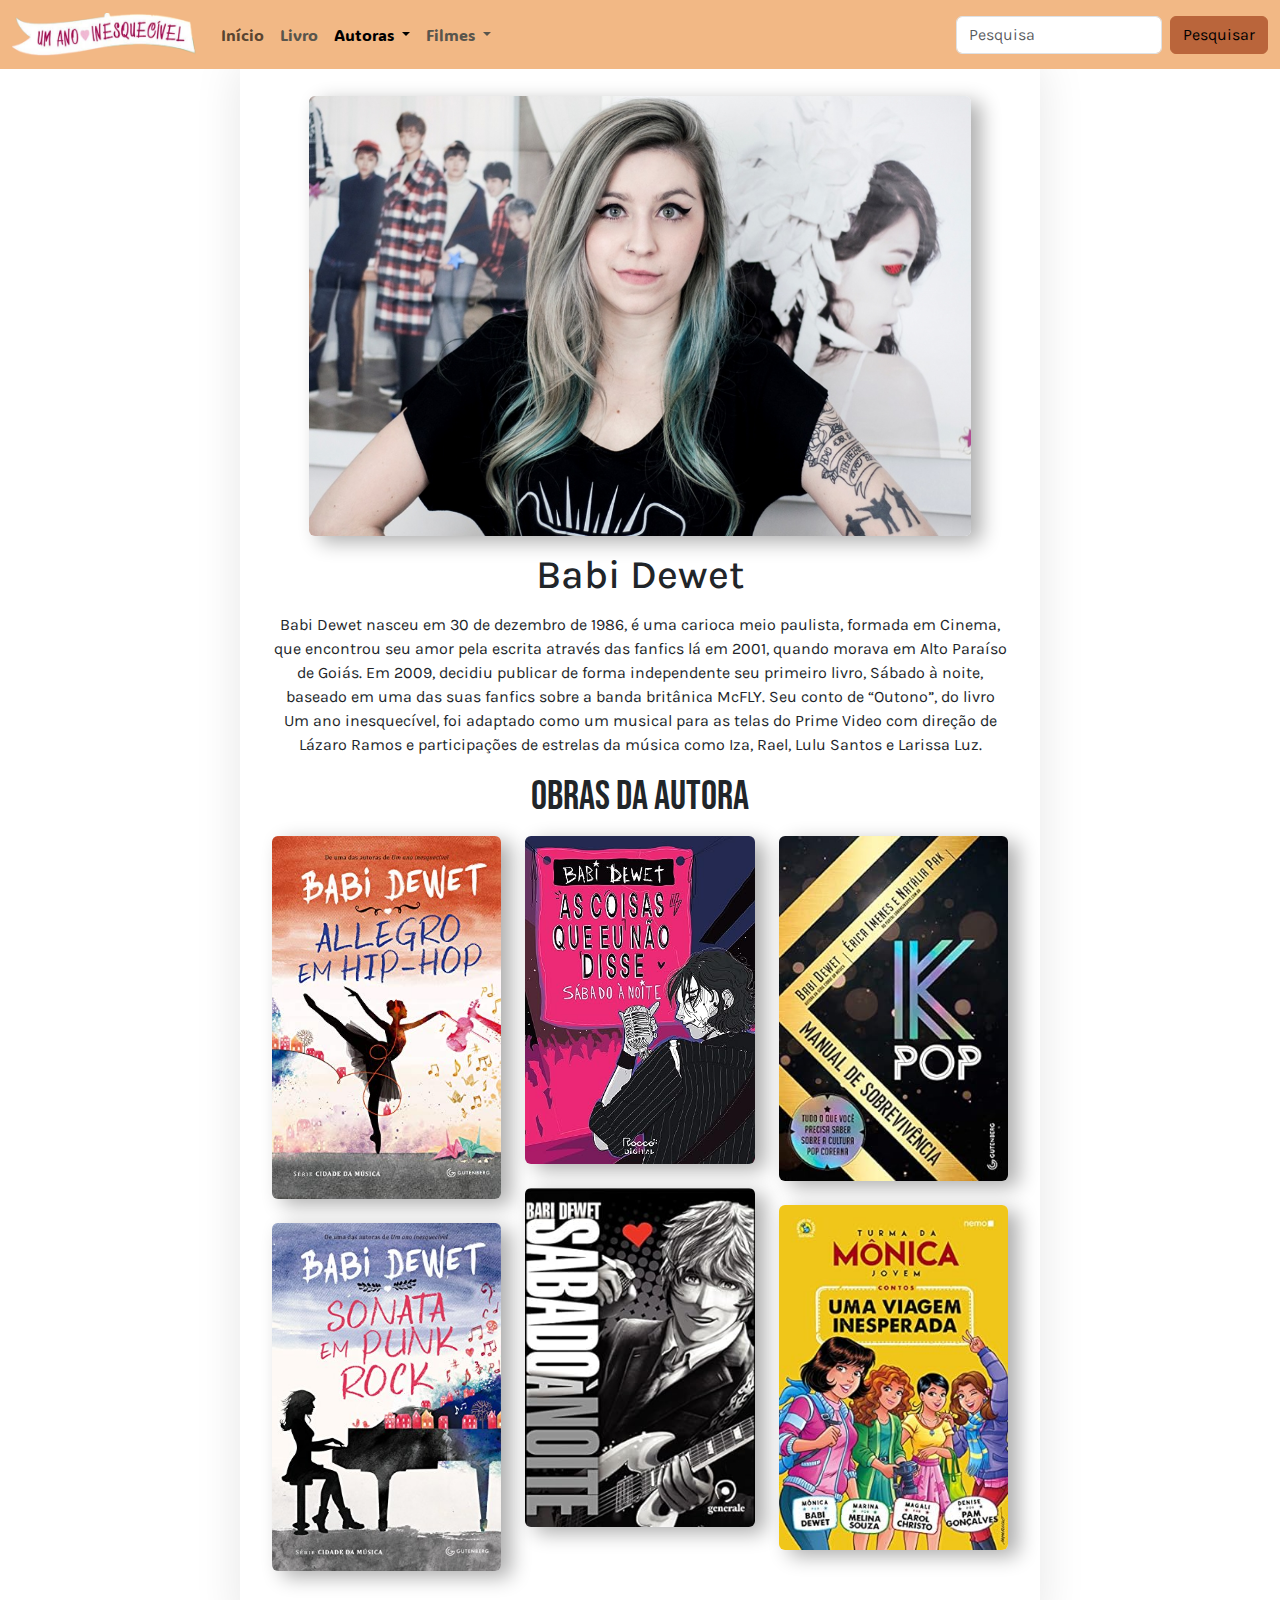
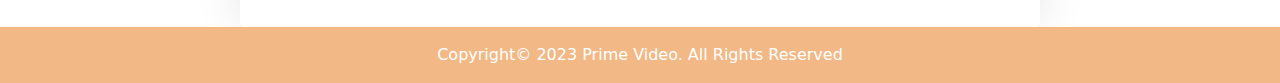
==== commit b8c751de: "Update babi.html" ====
--- a/babi.html
+++ b/babi.html
@@ -98,7 +98,7 @@
 
         <div class="text-center">
           <h1>Babi Dewet</h1>
-          <p style="font-size: 1.4em;">Babi Dewet nasceu em 30 de dezembro de 1986, é uma carioca meio paulista, formada em Cinema, que encontrou
+          <p>Babi Dewet nasceu em 30 de dezembro de 1986, é uma carioca meio paulista, formada em Cinema, que encontrou
             seu amor pela escrita através das fanfics lá em 2001, quando morava em Alto Paraíso de Goiás. Em 2009,
             decidiu publicar de forma independente seu primeiro livro, Sábado à noite, baseado em uma das suas fanfics
             sobre a banda britânica McFLY. Seu conto de “Outono”, do livro Um ano inesquecível, foi adaptado como um
--- a/css/style.css
+++ b/css/style.css
@@ -57,7 +57,7 @@
 }
 
 .container80{
-    width: 80%;
+    width: 800px;
     margin: 0 auto;
     padding: 2rem;
     background-color: white;
